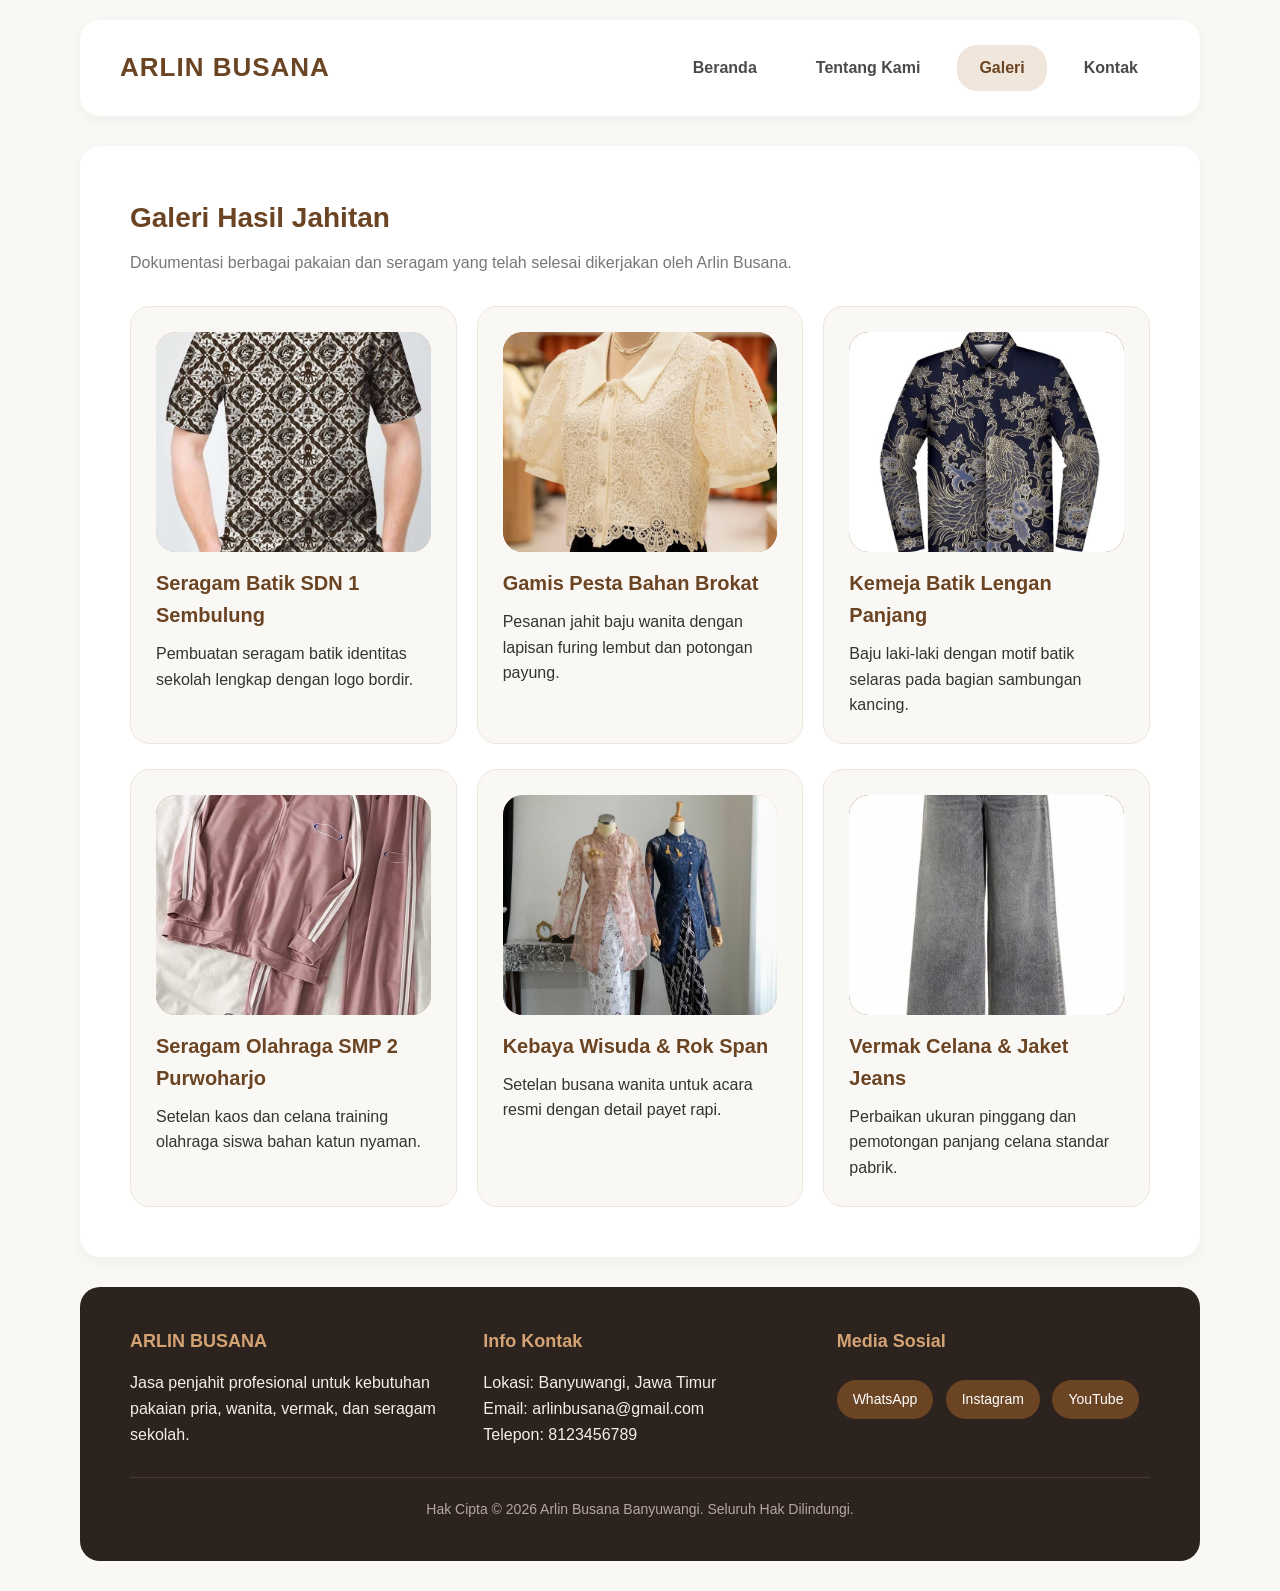
==== uts web/galeri.html @ 76126fcc "first commit" ====
<!DOCTYPE html>
<html lang="id">
<head>
    <meta charset="UTF-8">
    <title>Galeri Hasil Jahitan - Arlin Busana</title>
    <link rel="stylesheet" href="style.css">
</head>
<body>

<div class="WadahUtama">

    <!-- Navigasi -->
    <div class="BarisNavigasi">
        <a href="beranda.html" class="LogoTeks">ARLIN BUSANA</a>
        <div class="MenuNavigasi">
            <a href="beranda.html" class="TautanMenu">Beranda</a>
            <a href="tentangkami.html" class="TautanMenu">Tentang Kami</a>
            <a href="galeri.html" class="TautanMenu MenuAktif">Galeri</a>
            <a href="kontak.html" class="TautanMenu">Kontak</a>
        </div>
    </div>

   <!-- galeri -->
    <div class="KotakKonten">
        <h1 class="JudulBagian">Galeri Hasil Jahitan</h1>
        <p class="SubJudul">Dokumentasi berbagai pakaian dan seragam yang telah selesai dikerjakan oleh Arlin Busana.</p>

        <!-- Baris Pertama -->
        <div class="BarisTigaKolom" style="margin-bottom: 25px;">
            <div class="KartuItem">
                <!-- CSS Inline untuk Bingkai Foto -->
                <div style="height: 220px; background-color: #d4a373; border-radius: 20px; margin-bottom: 15px; display: flex; align-items: center; justify-content: center; color: #ffffff; font-weight: bold;">
                    <img src="Images/Batiksd.jpg" alt="" style="width: 100%; height: 100%; object-fit: cover; border-radius: 20px;">
                </div>
                <h3>Seragam Batik SDN 1 Sembulung</h3>
                <p>Pembuatan seragam batik identitas sekolah lengkap dengan logo bordir.</p>
            </div>

            <div class="KartuItem">
                <div style="height: 220px; background-color: #b08968; border-radius: 20px; margin-bottom: 15px; display: flex; align-items: center; justify-content: center; color: #ffffff; font-weight: bold;">
                    <img src="Images/Brokat.jpg" alt="" style="width: 100%; height: 100%; object-fit: cover; border-radius: 20px;">
                </div>
                <h3>Gamis Pesta Bahan Brokat</h3>
                <p>Pesanan jahit baju wanita dengan lapisan furing lembut dan potongan payung.</p>
            </div>

            <div class="KartuItem">
                <div style="height: 220px; background-color: #7f5539; border-radius: 20px; margin-bottom: 15px; display: flex; align-items: center; justify-content: center; color: #ffffff; font-weight: bold;">
                    <img src="Images/Batiklp.jpg" alt="" style="width: 100%; height: 100%; object-fit: cover; border-radius: 20px;">
                </div>
                <h3>Kemeja Batik Lengan Panjang</h3>
                <p>Baju laki-laki dengan motif batik selaras pada bagian sambungan kancing.</p>
            </div>
        </div>

        <!-- Baris Kedua -->
        <div class="BarisTigaKolom">
            <div class="KartuItem">
                <div style="height: 220px; background-color: #9c6644; border-radius: 20px; margin-bottom: 15px; display: flex; align-items: center; justify-content: center; color: #ffffff; font-weight: bold;">
                    <img src="Images/Olahraga.jpg" alt="" style="width: 100%; height: 100%; object-fit: cover; border-radius: 20px;">
                </div>
                <h3>Seragam Olahraga SMP 2 Purwoharjo</h3>
                <p>Setelan kaos dan celana training olahraga siswa bahan katun nyaman.</p>
            </div>

            <div class="KartuItem">
                <div style="height: 220px; background-color: #ddb892; border-radius: 20px; margin-bottom: 15px; display: flex; align-items: center; justify-content: center; color: #6b4423; font-weight: bold;">
                    <img src="Images/Wisuda.jpg" alt="" style="width: 100%; height: 100%; object-fit: cover; border-radius: 20px;">
                </div>
                <h3>Kebaya Wisuda & Rok Span</h3>
                <p>Setelan busana wanita untuk acara resmi dengan detail payet rapi.</p>
            </div>

            <div class="KartuItem">
                <div style="height: 220px; background-color: #6b4423; border-radius: 20px; margin-bottom: 15px; display: flex; align-items: center; justify-content: center; color: #ffffff; font-weight: bold;">
                    <img src="Images/Jeans.jpg" alt="" style="width: 100%; height: 100%; object-fit: cover; border-radius: 20px;">
                </div>
                <h3>Vermak Celana & Jaket Jeans</h3>
                <p>Perbaikan ukuran pinggang dan pemotongan panjang celana standar pabrik.</p>
            </div>
        </div>
    </div>

    <!-- Footer -->
    <div class="BagianBawah">
        <div class="BarisFooter">
            <div class="KolomFooter">
                <h4>ARLIN BUSANA</h4>
                <p>Jasa penjahit profesional untuk kebutuhan pakaian pria, wanita, vermak, dan seragam sekolah.</p>
            </div>
            <div class="KolomFooter">
                <h4>Info Kontak</h4>
                <p>Lokasi: Banyuwangi, Jawa Timur</p>
                <p>Email: arlinbusana@gmail.com</p>
                <p>Telepon: 8123456789</p>
            </div>
            <div class="KolomFooter">
                <h4>Media Sosial</h4>
                <a href="https://wa.me/628123456789" class="TautanSosmed">WhatsApp</a>
                <a href="https://instagram.com/arlinbusana_bwi" class="TautanSosmed">Instagram</a>
                <a href="https://youtube.com" class="TautanSosmed">YouTube</a>
            </div>
        </div>
        <div class="HakCipta">
            Hak Cipta &copy; 2026 Arlin Busana Banyuwangi. Seluruh Hak Dilindungi.
        </div>
    </div>

</div>

</body>
</html>
---- uts web/style.css ----
/* Pengaturan Dasar */
* {
    box-sizing: border-box;
    margin: 0;
    padding: 0;
    font-family: 'Segoe UI', Tahoma, Geneva, Verdana, sans-serif;
}

body {
    background-color: #faf8f5;
    color: #333333;
    line-height: 1.6;
}

/* Wadah Utama  uk 1440px dengan Margin Kanan Kiri 80px */
.WadahUtama {
    max-width: 1440px;
    margin: 0 auto;
    padding-left: 80px;
    padding-right: 80px;
}

/* Navigasi Atas */
.BarisNavigasi {
    display: flex;
    justify-content: space-between;
    align-items: center;
    padding: 25px 40px;
    margin-top: 20px;
    margin-bottom: 30px;
    background-color: #ffffff;
    border-radius: 20px;
    box-shadow: 0 4px 15px rgba(0, 0, 0, 0.04);
}

.LogoTeks {
    font-size: 26px;
    font-weight: bold;
    color: #6b4423;
    text-decoration: none;
    letter-spacing: 1px;
}

.MenuNavigasi {
    display: flex;
    gap: 15px;
}

.TautanMenu {
    text-decoration: none;
    color: #4a4a4a;
    font-weight: 600;
    padding: 10px 22px;
    border-radius: 20px;
    transition: all 0.3s ease;
}

/* Efek Hover Navbar */
.TautanMenu:hover {
    background-color: #6b4423;
    color: #ffffff;
}

.MenuAktif {
    background-color: #f0e6dc;
    color: #6b4423;
}

/* Kotak Konten Umum */
.KotakKonten {
    background-color: #ffffff;
    border-radius: 20px;
    padding: 50px;
    margin-bottom: 30px;
    box-shadow: 0 4px 15px rgba(0, 0, 0, 0.04);
}

.JudulBagian {
    font-size: 28px;
    color: #6b4423;
    margin-bottom: 10px;
}

.SubJudul {
    color: #777777;
    margin-bottom: 30px;
    font-size: 16px;
}

/* Tata Letak Grid 4 Kolom & 3 Kolom */
.BarisEmpatKolom {
    display: flex;
    gap: 20px;
    justify-content: space-between;
}

.BarisTigaKolom {
    display: flex;
    gap: 20px;
    justify-content: space-between;
}

.KartuItem {
    background-color: #faf8f5;
    border-radius: 20px;
    padding: 25px;
    flex: 1;
    border: 1px solid #eee5dc;
}

.KartuItem h3 {
    color: #6b4423;
    margin-bottom: 10px;
    font-size: 20px;
}

/* Tombol */
.TombolUtama {
    display: inline-block;
    background-color: #6b4423;
    color: #ffffff;
    padding: 14px 30px;
    border-radius: 20px;
    text-decoration: none;
    font-weight: bold;
    border: none;
    cursor: pointer;
    margin-top: 15px;
}

.TombolUtama:hover {
    background-color: #523319;
}

/* Bagian Kaki / Footer */
.BagianBawah {
    background-color: #2c221e;
    color: #f5efe6;
    border-radius: 20px;
    padding: 40px 50px;
    margin-bottom: 30px;
}

.BarisFooter {
    display: flex;
    justify-content: space-between;
    gap: 40px;
}

.KolomFooter {
    flex: 1;
}

.KolomFooter h4 {
    color: #d4a373;
    margin-bottom: 15px;
    font-size: 18px;
}

.TautanSosmed {
    display: inline-block;
    color: #ffffff;
    background-color: #6b4423;
    padding: 8px 16px;
    border-radius: 20px;
    text-decoration: none;
    margin-right: 8px;
    margin-top: 10px;
    font-size: 14px;
}

.TautanSosmed:hover {
    background-color: #d4a373;
    color: #2c221e;
}

.HakCipta {
    margin-top: 30px;
    padding-top: 20px;
    border-top: 1px solid #473832;
    text-align: center;
    font-size: 14px;
    color: #b5a89f;
}
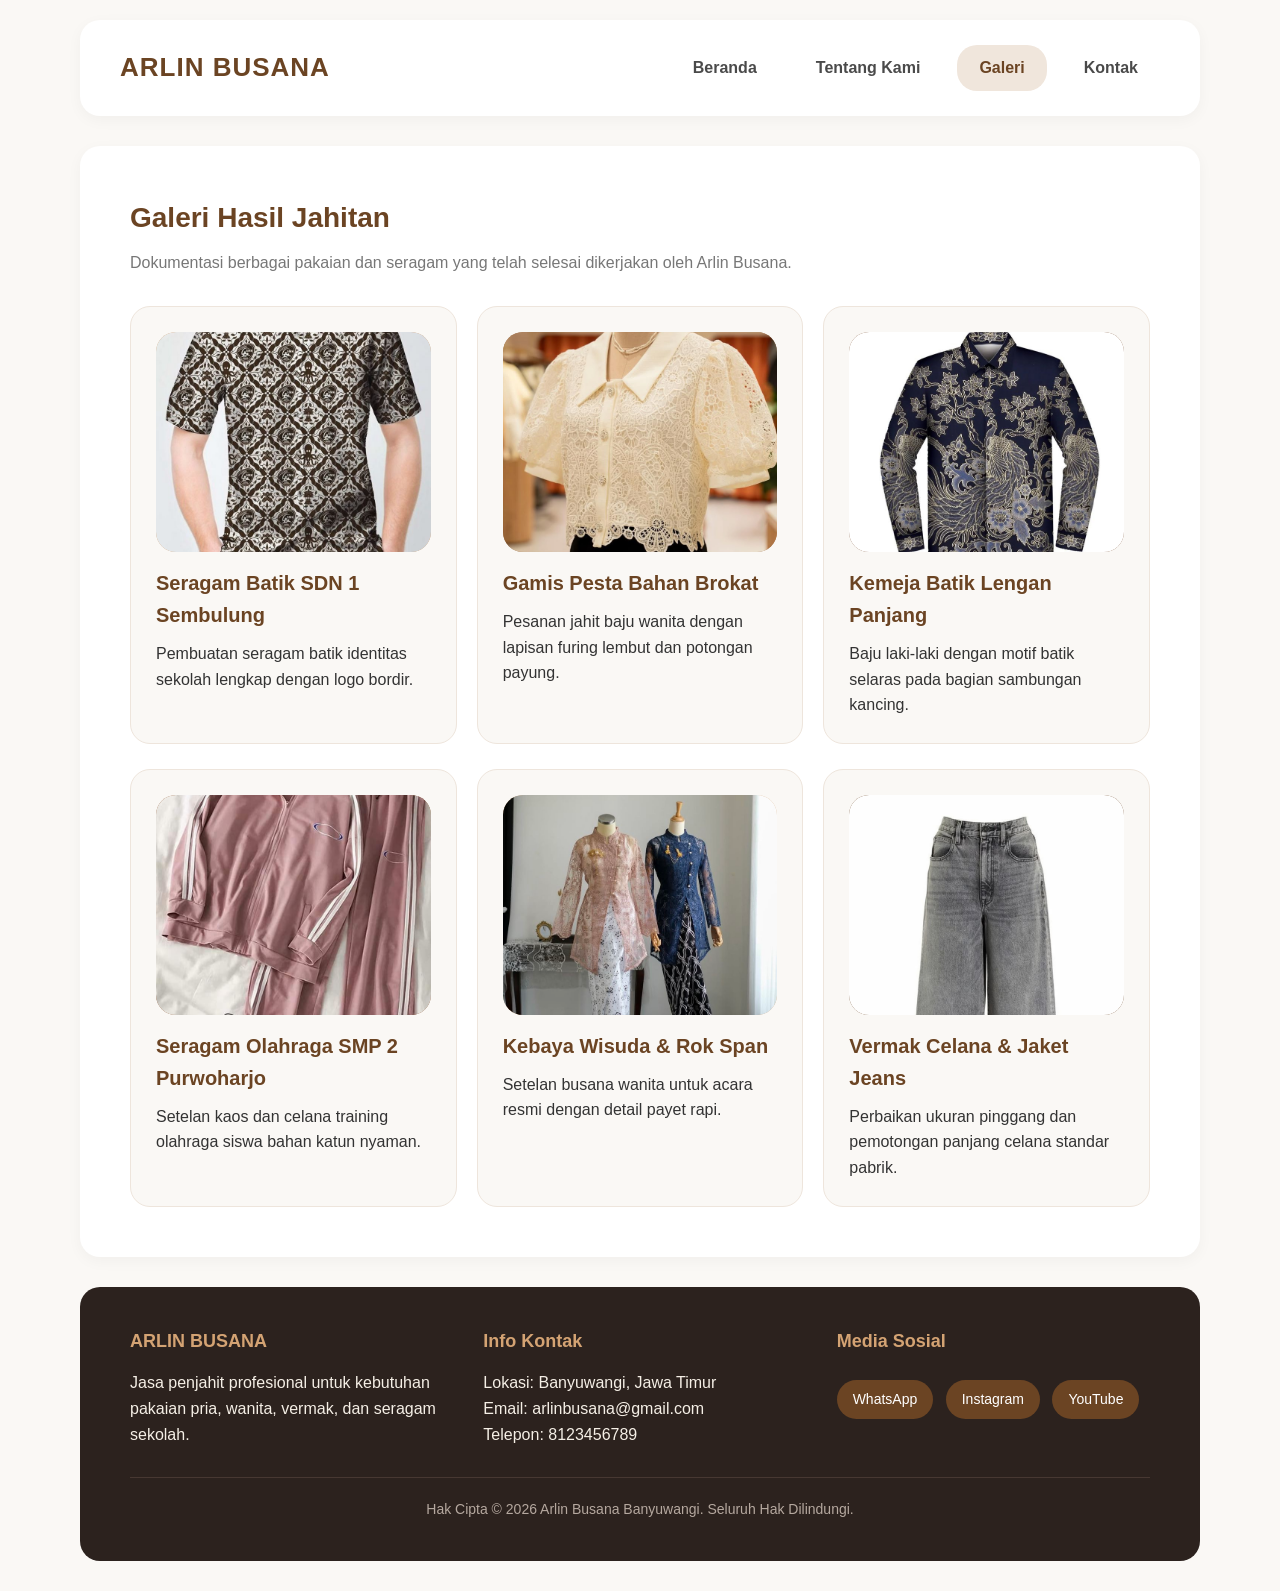
==== commit a5a81162: "membuat gambar ada di dalam kotak" ====
--- a/uts web/galeri.html
+++ b/uts web/galeri.html
@@ -73,7 +73,7 @@
 
             <div class="KartuItem">
                 <div style="height: 220px; background-color: #6b4423; border-radius: 20px; margin-bottom: 15px; display: flex; align-items: center; justify-content: center; color: #ffffff; font-weight: bold;">
-                    <img src="Images/Jeans.jpg" alt="" style="width: 100%; height: 100%; object-fit: cover; border-radius: 20px;">
+                    <img src="Images/Jeans.jpg" alt="" style="width: 100%; height: 100%; object-fit: cover; border-radius: 20px; object-position: top;">
                 </div>
                 <h3>Vermak Celana & Jaket Jeans</h3>
                 <p>Perbaikan ukuran pinggang dan pemotongan panjang celana standar pabrik.</p>
